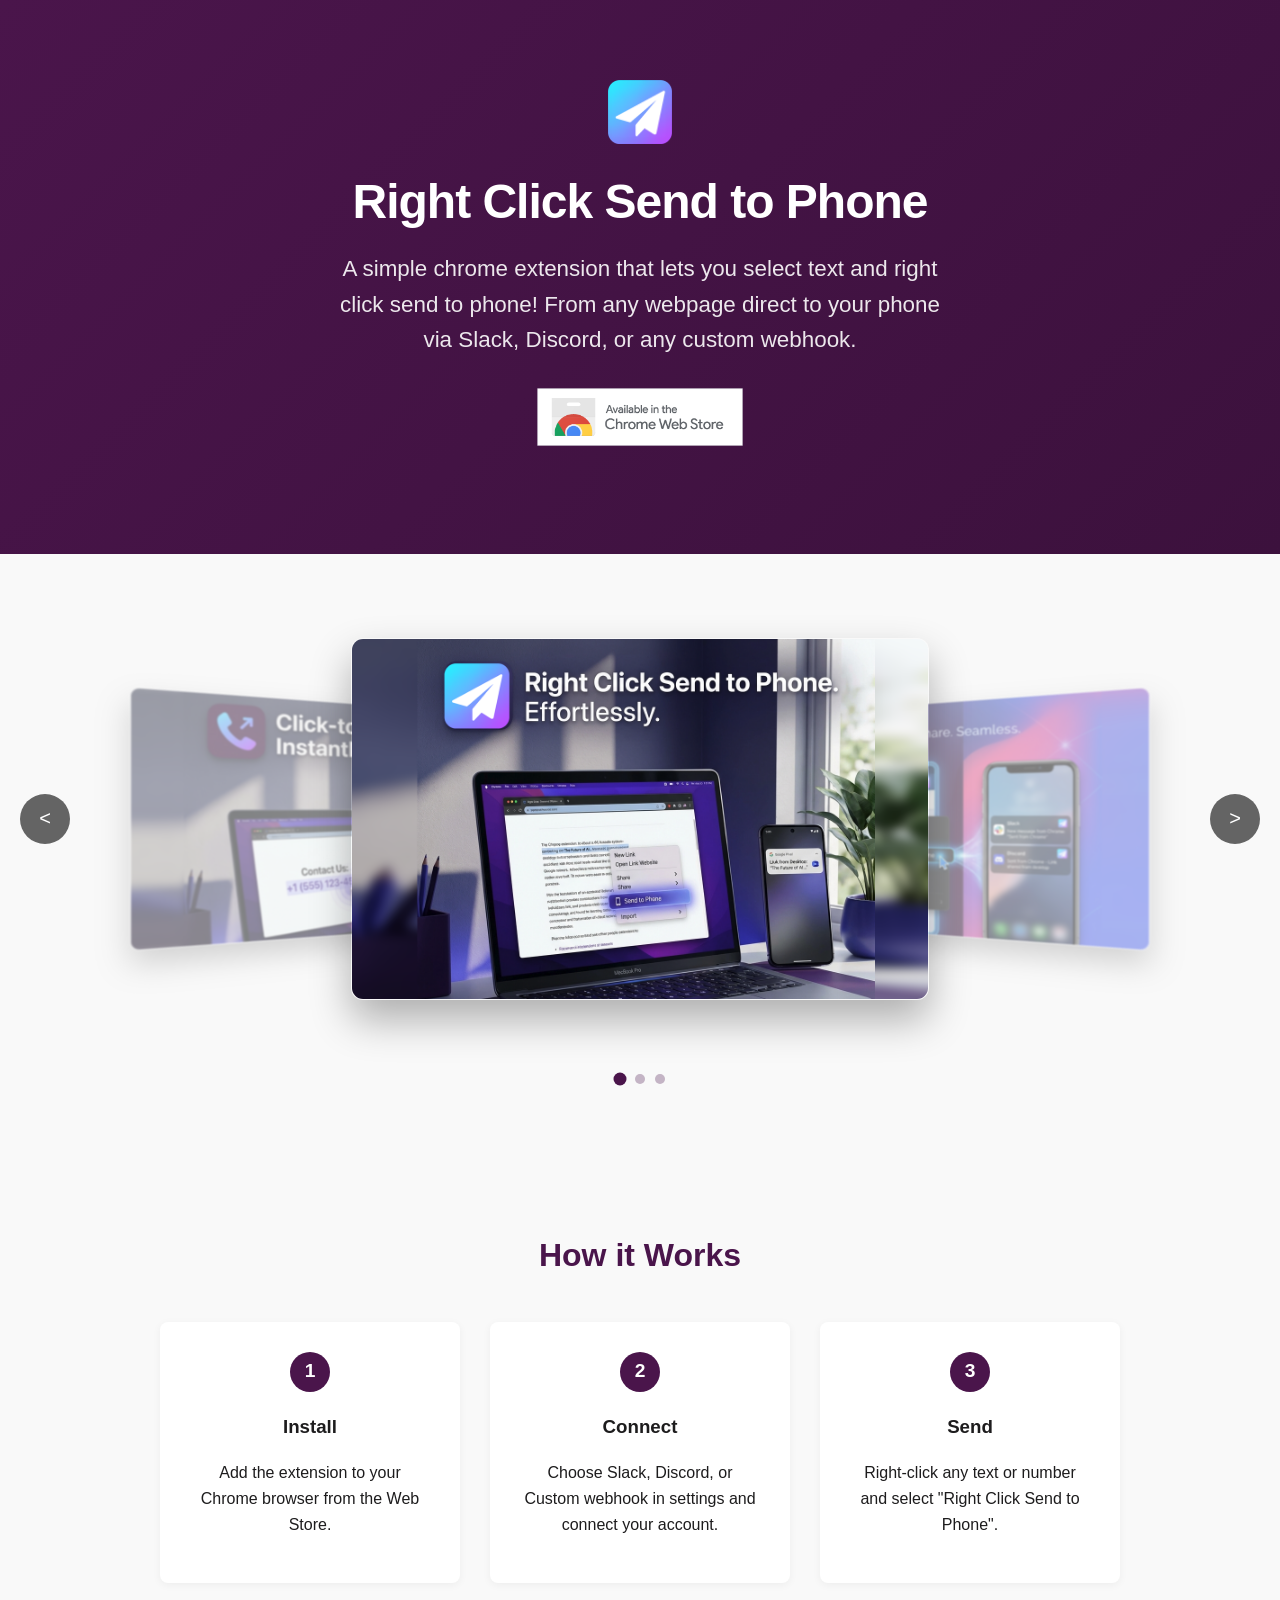
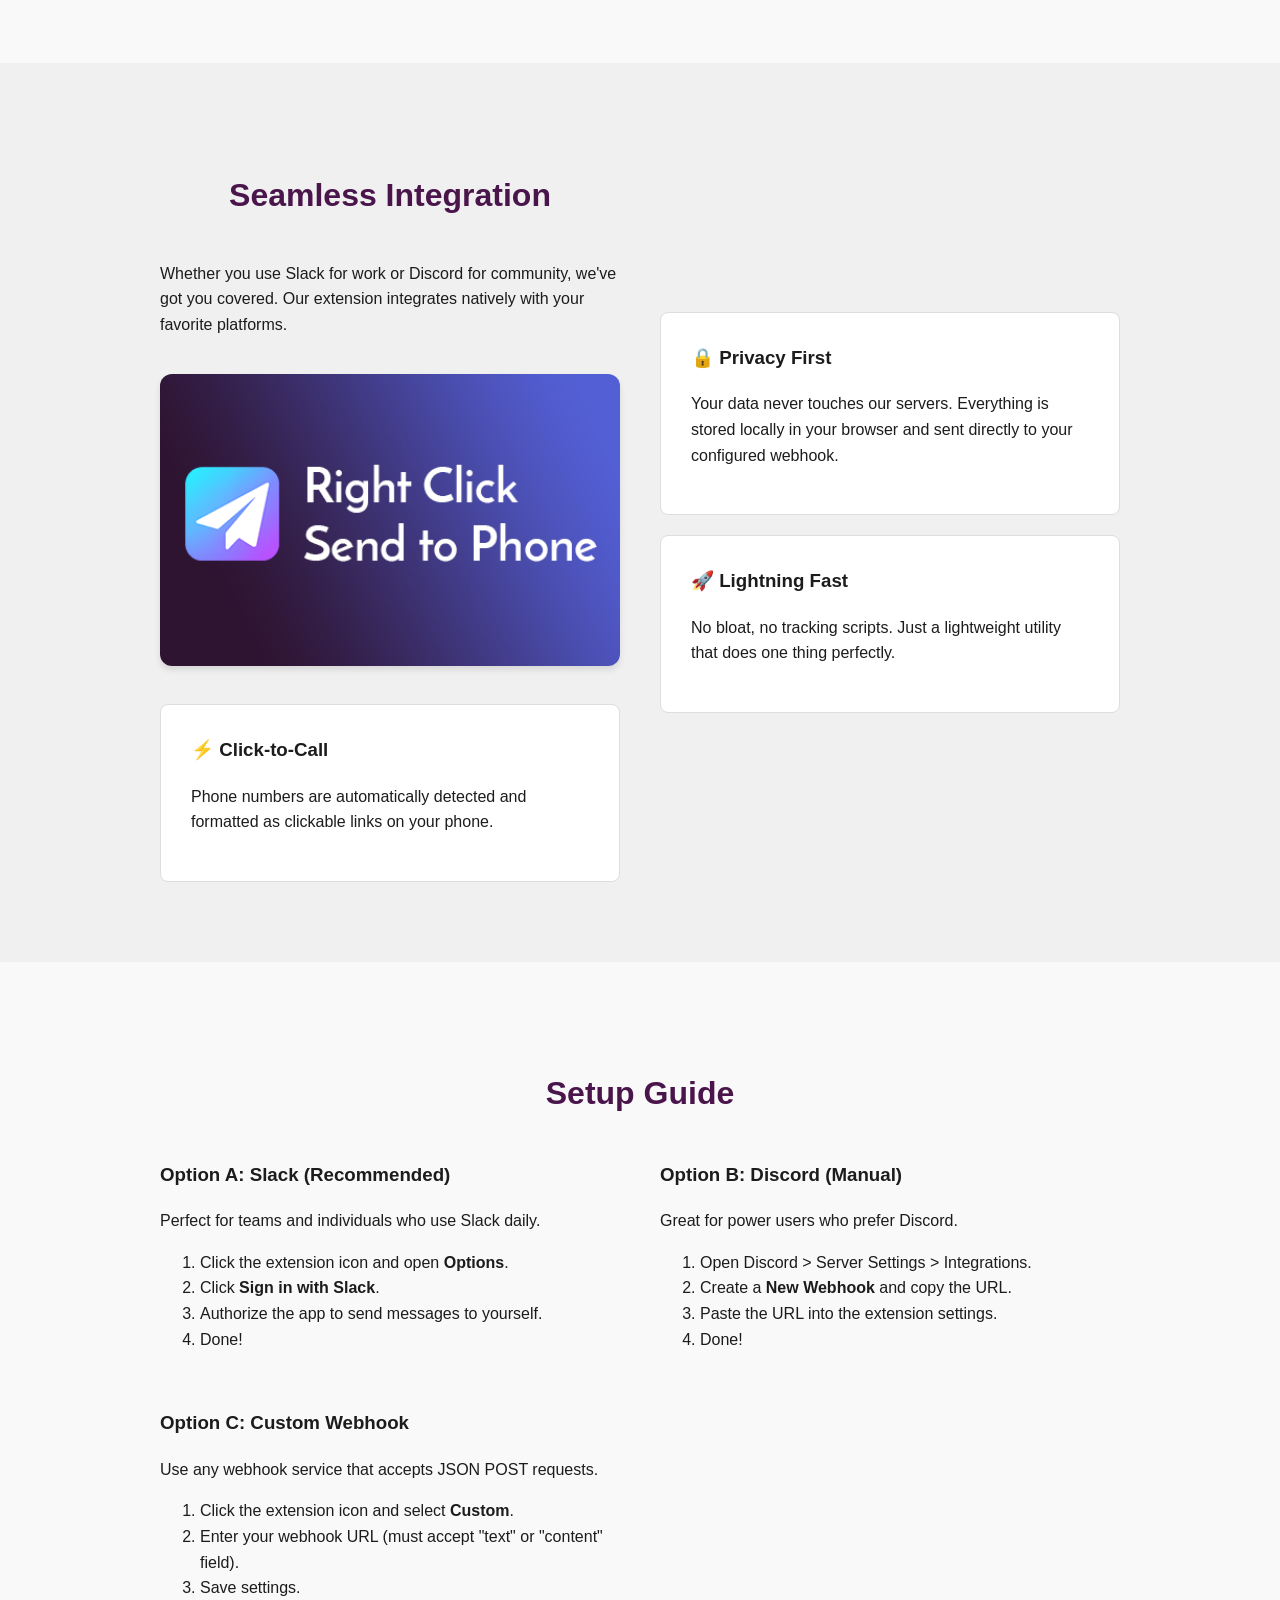
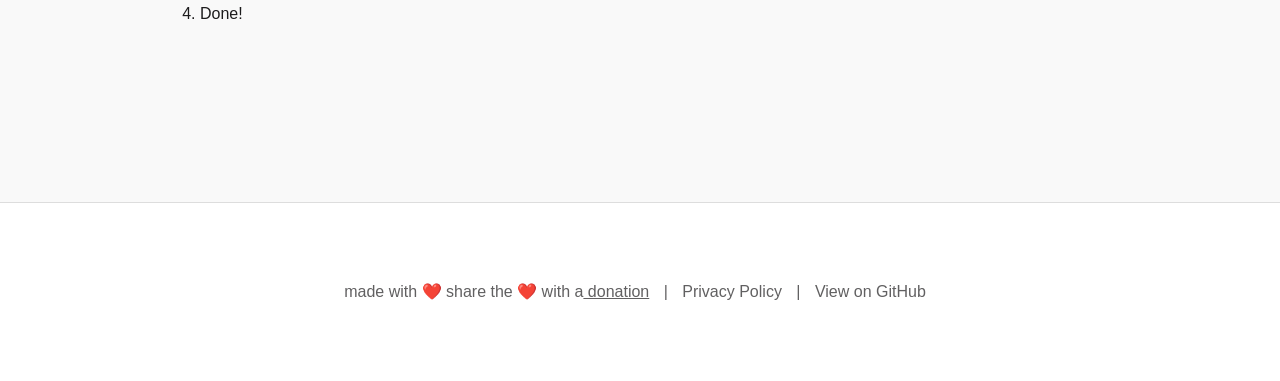
==== docs/index.html @ 40c764dd "Initial commit" ====
<!DOCTYPE html>
<html lang="en">

<head>
  <meta charset="UTF-8">
  <meta name="viewport" content="width=device-width, initial-scale=1.0">
  <title>Right Click Send to Phone - Chrome Extension To Make Your Life Easier</title>
  <link rel="stylesheet" href="styles.css">
  <link rel="icon" type="image/png" href="icon.png">
</head>

<body>
  <header>
    <div class="container">
      <div class="logo-container">
        <img src="icon.png" alt="Logo" width="64" height="64">
      </div>
      <h1>Right Click Send to Phone</h1>
      <p>A simple chrome extension that lets you select text and right click send to phone! From any webpage direct to your phone via Slack, Discord, or any custom webhook.</p>

      <a href="https://chrome.google.com/webstore/detail/YOUR_EXTENSION_ID" target="_blank" class="chrome-badge">
        <img src="chrome_badge.png" alt="Available in the Chrome Web Store" height="58">
      </a>
    </div>
  </header>

  <div class="carousel-container">
    <div class="carousel-track">
      <div class="carousel-slide">
        <img src="promo_mockup.png" alt="Right Click Send to Phone Demo">
      </div>
      <div class="carousel-slide">
        <img src="store_hero_notifications.png" alt="Slack and Discord Notifications">
      </div>
      <div class="carousel-slide">
        <img src="click_to_call_feature.png" alt="Click to Call Feature">
      </div>
    </div>
    <button class="carousel-btn prev-btn" aria-label="Previous slide">&lt;</button>
    <button class="carousel-btn next-btn" aria-label="Next slide">&gt;</button>
    <div class="carousel-dots"></div>
  </div>

  <main>
    <section id="how-it-works">
      <div class="container">
        <h2>How it Works</h2>
        <div class="steps">
          <div class="step">
            <div class="step-number">1</div>
            <h3>Install</h3>
            <p>Add the extension to your Chrome browser from the Web Store.</p>
          </div>
          <div class="step">
            <div class="step-number">2</div>
            <h3>Connect</h3>
            <p>Choose Slack, Discord, or Custom webhook in settings and connect your account.</p>
          </div>
          <div class="step">
            <div class="step-number">3</div>
            <h3>Send</h3>
            <p>Right-click any text or number and select "Right Click Send to Phone".</p>
          </div>
        </div>
      </div>
    </section>

    <section id="features">
      <div class="container">
        <div class="feature-grid">
          <div>
            <h2>Seamless Integration</h2>
            <p>Whether you use Slack for work or Discord for community, we've got you covered. Our extension integrates natively with your favorite platforms.</p>
            <img src="small_promo_tile.png" alt="Seamless Integration" style="width:100%; border-radius:12px; margin-top: 20px; margin-bottom: 10px; box-shadow: 0 4px 6px rgba(0,0,0,0.1);">
            <div class="feature-card" style="margin-top: 20px;">
              <h3>⚡ Click-to-Call</h3>
              <p>Phone numbers are automatically detected and formatted as clickable links on your phone.</p>
            </div>
          </div>
          <div>
            <div class="feature-card">
              <h3>🔒 Privacy First</h3>
              <p>Your data never touches our servers. Everything is stored locally in your browser and sent directly to your configured webhook.</p>
            </div>
            <div class="feature-card" style="margin-top: 20px;">
              <h3>🚀 Lightning Fast</h3>
              <p>No bloat, no tracking scripts. Just a lightweight utility that does one thing perfectly.</p>
            </div>
          </div>
        </div>
      </div>
    </section>

    <section id="setup-guide">
      <div class="container">
        <h2>Setup Guide</h2>

        <div class="feature-grid">
          <div>
            <h3>Option A: Slack (Recommended)</h3>
            <p>Perfect for teams and individuals who use Slack daily.</p>
            <ol>
              <li>Click the extension icon and open <strong>Options</strong>.</li>
              <li>Click <strong>Sign in with Slack</strong>.</li>
              <li>Authorize the app to send messages to yourself.</li>
              <li>Done!</li>
            </ol>
          </div>
          <div>
            <h3>Option B: Discord (Manual)</h3>
            <p>Great for power users who prefer Discord.</p>
            <ol>
              <li>Open Discord > Server Settings > Integrations.</li>
              <li>Create a <strong>New Webhook</strong> and copy the URL.</li>
              <li>Paste the URL into the extension settings.</li>
              <li>Done!</li>
            </ol>
          </div>
          <div>
            <h3>Option C: Custom Webhook</h3>
            <p>Use any webhook service that accepts JSON POST requests.</p>
            <ol>
              <li>Click the extension icon and select <strong>Custom</strong>.</li>
              <li>Enter your webhook URL (must accept "text" or "content" field).</li>
              <li>Save settings.</li>
              <li>Done!</li>
            </ol>
          </div>
        </div>
      </div>
    </section>
  </main>

  <footer>
    <div class="container">
      <p>made with ❤️ share the ❤️ with a<a href="https://www.paypal.com/donate/?hosted_button_id=9VFG2KJ8HW6EW" style="text-decoration: underline;margin-left:0;" target="_blank"> donation</a> | <a href="privacy.html">Privacy Policy</a> | <a href="https://github.com/jatacid/right-click-send-to-phone" target="_blank">View on GitHub</a></p>
    </div>
  </footer>
  <script>
    document.addEventListener('DOMContentLoaded', function () {
      const track = document.querySelector('.carousel-track');
      const slides = Array.from(track.children);
      const nextButton = document.querySelector('.next-btn');
      const prevButton = document.querySelector('.prev-btn');
      const dotsContainer = document.querySelector('.carousel-dots');

      let currentSlideIndex = 0;

      // Create dots
      slides.forEach((_, index) => {
        const dot = document.createElement('div');
        dot.classList.add('dot');
        if (index === 0) dot.classList.add('active');
        dot.addEventListener('click', () => moveToSlide(index));
        dotsContainer.appendChild(dot);
      });

      const dots = Array.from(dotsContainer.children);

      function updateDots(index) {
        dots.forEach(dot => dot.classList.remove('active'));
        dots[index].classList.add('active');
      }

      function updateSlidePositions() {
        slides.forEach((slide, index) => {
          slide.classList.remove('active', 'prev', 'next', 'hidden');

          if (index === currentSlideIndex) {
            slide.classList.add('active');
          } else if (index === (currentSlideIndex - 1 + slides.length) % slides.length) {
            slide.classList.add('prev');
          } else if (index === (currentSlideIndex + 1) % slides.length) {
            slide.classList.add('next');
          } else {
            slide.classList.add('hidden');
          }
        });
      }

      function moveToSlide(index) {
        currentSlideIndex = index;
        updateSlidePositions();
        updateDots(index);
      }

      nextButton.addEventListener('click', () => {
        currentSlideIndex = (currentSlideIndex + 1) % slides.length;
        moveToSlide(currentSlideIndex);
      });

      prevButton.addEventListener('click', () => {
        currentSlideIndex = (currentSlideIndex - 1 + slides.length) % slides.length;
        moveToSlide(currentSlideIndex);
      });

      // Initialize positions
      updateSlidePositions();

      // Auto-advance (optional)
      setInterval(() => {
        currentSlideIndex = (currentSlideIndex + 1) % slides.length;
        moveToSlide(currentSlideIndex);
      }, 5000);
    });
  </script>
</body>

</html>
---- docs/styles.css ----
:root {
    --primary-color: #4A154B;
    --secondary-color: #5865F2;
    --accent-color: #007a5a;
    --background-color: #F9F9F9;
    --surface-color: #FFFFFF;
    --text-primary: #1D1C1D;
    --text-secondary: #616061;
    --border-color: #DDDDDD;
    --radius-sm: 6px;
    --radius-md: 8px;
    --shadow-sm: 0 2px 8px rgba(0, 0, 0, 0.05);
    --shadow-md: 0 4px 12px rgba(0, 0, 0, 0.1);
    --font-family: 'Inter', -apple-system, BlinkMacSystemFont, "Segoe UI", Roboto, Helvetica, Arial, sans-serif;
}

body {
    font-family: var(--font-family);
    line-height: 1.6;
    color: var(--text-primary);
    margin: 0;
    padding: 0;
    background-color: var(--background-color);
}

.container {
    max-width: 960px;
    margin: 0 auto;
    padding: 0 20px;
}

header {
    background-color: var(--primary-color);
    color: white;
    padding: 80px 0 60px;
    text-align: center;
    background-image: linear-gradient(135deg, #4A154B 0%, #3c113d 100%);
}

header h1 {
    margin: 20px 0 10px;
    font-size: 3em;
    font-weight: 800;
    letter-spacing: -1px;
}

header p {
    font-size: 1.4em;
    margin: 0 0 30px;
    opacity: 0.9;
    max-width: 600px;
    margin-left: auto;
    margin-right: auto;
}

.logo-container {
    display: flex;
    align-items: center;
    justify-content: center;
    gap: 15px;
    margin-bottom: 20px;
}

.btn {
    display: inline-flex;
    align-items: center;
    background-color: white;
    color: var(--primary-color);
    padding: 14px 32px;
    text-decoration: none;
    border-radius: 50px;
    font-weight: 700;
    font-size: 1.1em;
    transition: transform 0.2s, box-shadow 0.2s;
    box-shadow: 0 4px 14px rgba(0, 0, 0, 0.2);
}

.btn:hover {
    transform: translateY(-2px);
    box-shadow: 0 6px 20px rgba(0, 0, 0, 0.25);
}

/* Coverflow Carousel Styles */
.carousel-container {
    position: relative;
    width: 100%;
    max-width: 1400px;
    margin: 40px auto 80px;
    height: 450px;
    perspective: 1200px;
}

.carousel-track {
    position: relative;
    width: 100%;
    height: 100%;
    display: flex;
    align-items: center;
    justify-content: center;
    transform-style: preserve-3d;
}

.carousel-slide {
    position: absolute;
    width: 45%;
    max-width: 600px;
    transition: all 0.6s cubic-bezier(0.4, 0, 0.2, 1);
    border-radius: 12px;
    overflow: hidden;
    box-shadow: 0 20px 40px rgba(0, 0, 0, 0.3);
    border: 1px solid rgba(255, 255, 255, 0.1);
}

.carousel-slide img,
.carousel-slide>div {
    display: block;
    width: 100%;
    height: auto;
}

/* Center slide - full size and focused */
.carousel-slide.active {
    transform: translateX(0) translateZ(0) scale(1) rotateY(0deg);
    z-index: 3;
    opacity: 1;
    filter: blur(0);
}

/* Left slide - smaller, rotated, and offset */
.carousel-slide.prev {
    transform: translateX(-60%) translateZ(-200px) scale(0.75) rotateY(35deg);
    z-index: 2;
    opacity: 0.5;
    filter: blur(1px);
}

/* Right slide - smaller, rotated, and offset */
.carousel-slide.next {
    transform: translateX(60%) translateZ(-200px) scale(0.75) rotateY(-35deg);
    z-index: 2;
    opacity: 0.5;
    filter: blur(1px);
}

/* Hidden slides - completely out of view */
.carousel-slide.hidden {
    transform: translateX(0) translateZ(-400px) scale(0.5);
    z-index: 1;
    opacity: 0;
    pointer-events: none;
}

.carousel-btn {
    position: absolute;
    top: 50%;
    transform: translateY(-50%);
    background: rgba(0, 0, 0, 0.6);
    color: white;
    border: none;
    width: 50px;
    height: 50px;
    cursor: pointer;
    font-size: 20px;
    border-radius: 50%;
    display: flex;
    align-items: center;
    justify-content: center;
    transition: all 0.3s;
    z-index: 10;
}

.carousel-btn:hover {
    background: rgba(0, 0, 0, 0.8);
    transform: translateY(-50%) scale(1.1);
}

.prev-btn {
    left: 20px;
}

.next-btn {
    right: 20px;
}

.carousel-dots {
    position: absolute;
    bottom: -40px;
    left: 50%;
    transform: translateX(-50%);
    display: flex;
    gap: 10px;
    z-index: 10;
}

.dot {
    width: 10px;
    height: 10px;
    border-radius: 50%;
    background: rgba(74, 21, 75, 0.3);
    cursor: pointer;
    transition: all 0.3s;
}

.dot.active {
    background: var(--primary-color);
    transform: scale(1.3);
}

.dot:hover {
    background: rgba(74, 21, 75, 0.6);
}

/* Responsive adjustments */
@media (max-width: 1200px) {
    .carousel-container {
        max-width: 1000px;
        height: 400px;
    }

    .carousel-slide {
        width: 50%;
    }
}

@media (max-width: 768px) {
    .carousel-container {
        height: 300px;
        margin: 20px auto 60px;
    }

    .carousel-slide {
        width: 70%;
    }

    .carousel-slide.prev,
    .carousel-slide.next {
        transform: translateX(0) translateZ(-300px) scale(0.6);
        opacity: 0.3;
    }

    .carousel-btn {
        width: 40px;
        height: 40px;
        font-size: 16px;
    }

    .prev-btn {
        left: 10px;
    }

    .next-btn {
        right: 10px;
    }
}

@media (max-width: 480px) {
    .carousel-container {
        height: 250px;
    }

    .carousel-slide {
        width: 85%;
    }
}

section {
    padding: 80px 0;
    margin: 0;
}

section:nth-of-type(even) {
    background-color: #f0f0f0;
    /* Light grey for contrast */
}

h2 {
    font-size: 2em;
    margin-bottom: 40px;
    text-align: center;
    color: var(--primary-color);
}

h3 {
    color: var(--text-primary);
    margin-top: 0;
}

.steps {
    display: grid;
    grid-template-columns: repeat(auto-fit, minmax(250px, 1fr));
    gap: 30px;
}

.step {
    background: var(--surface-color);
    padding: 30px;
    border-radius: var(--radius-md);
    box-shadow: var(--shadow-sm);
    text-align: center;
    transition: transform 0.2s;
}

.step:hover {
    transform: translateY(-5px);
}

.step-number {
    background-color: var(--primary-color);
    color: white;
    width: 40px;
    height: 40px;
    border-radius: 50%;
    display: flex;
    align-items: center;
    justify-content: center;
    font-weight: bold;
    font-size: 1.2em;
    margin: 0 auto 20px;
}

.feature-grid {
    display: grid;
    grid-template-columns: 1fr 1fr;
    gap: 40px;
    align-items: center;
}

@media (max-width: 768px) {
    .feature-grid {
        grid-template-columns: 1fr;
    }
}

.feature-card {
    background: var(--surface-color);
    padding: 30px;
    border-radius: var(--radius-md);
    border: 1px solid var(--border-color);
}

footer {
    background-color: var(--surface-color);
    padding: 60px 0;
    text-align: center;
    color: var(--text-secondary);
    border-top: 1px solid var(--border-color);
    margin-top: 80px;
}

footer a {
    color: var(--text-secondary);
    text-decoration: none;
    margin: 0 10px;
}

footer a:hover {
    color: var(--primary-color);
    text-decoration: underline;
}

.chrome-badge {
    transition: transform 0.2s;
    margin-bottom: 40px;
    display: inline-block;
}

.chrome-badge:hover {
    transform: scale(1.05);
}
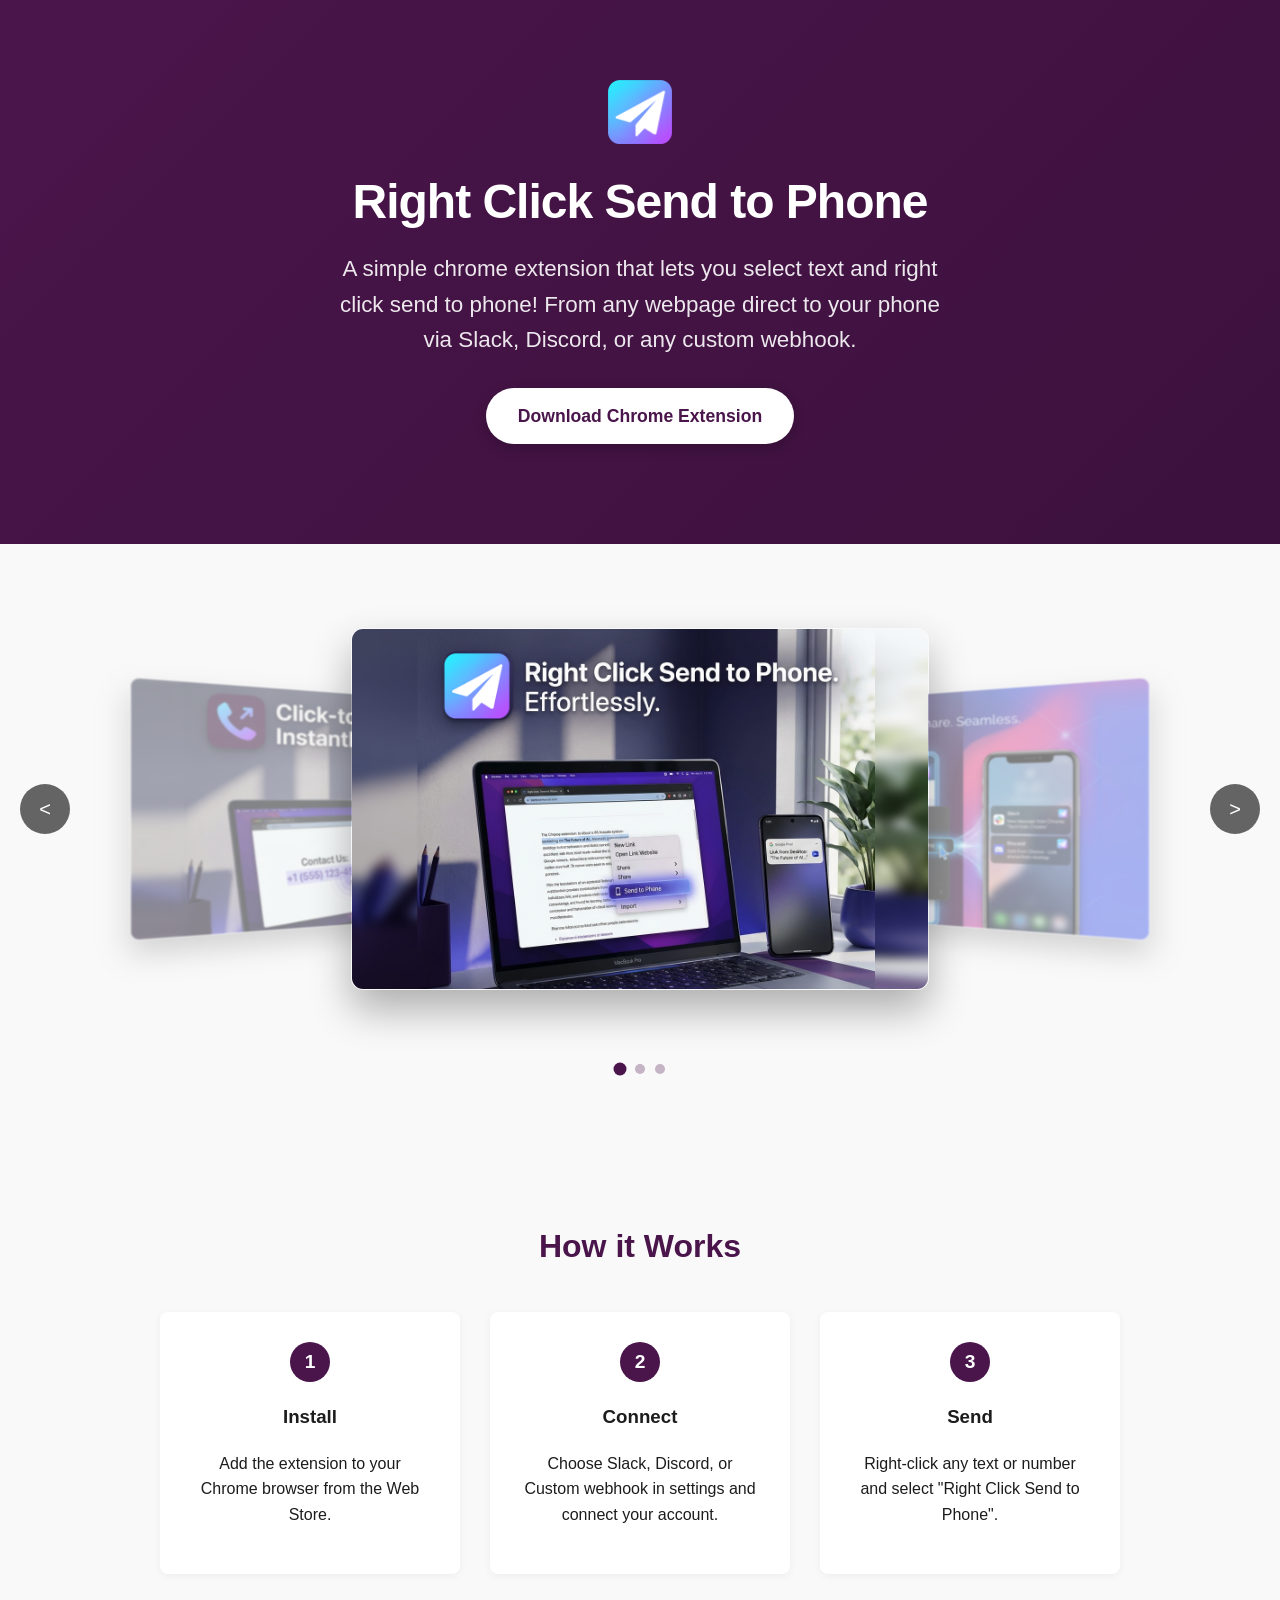
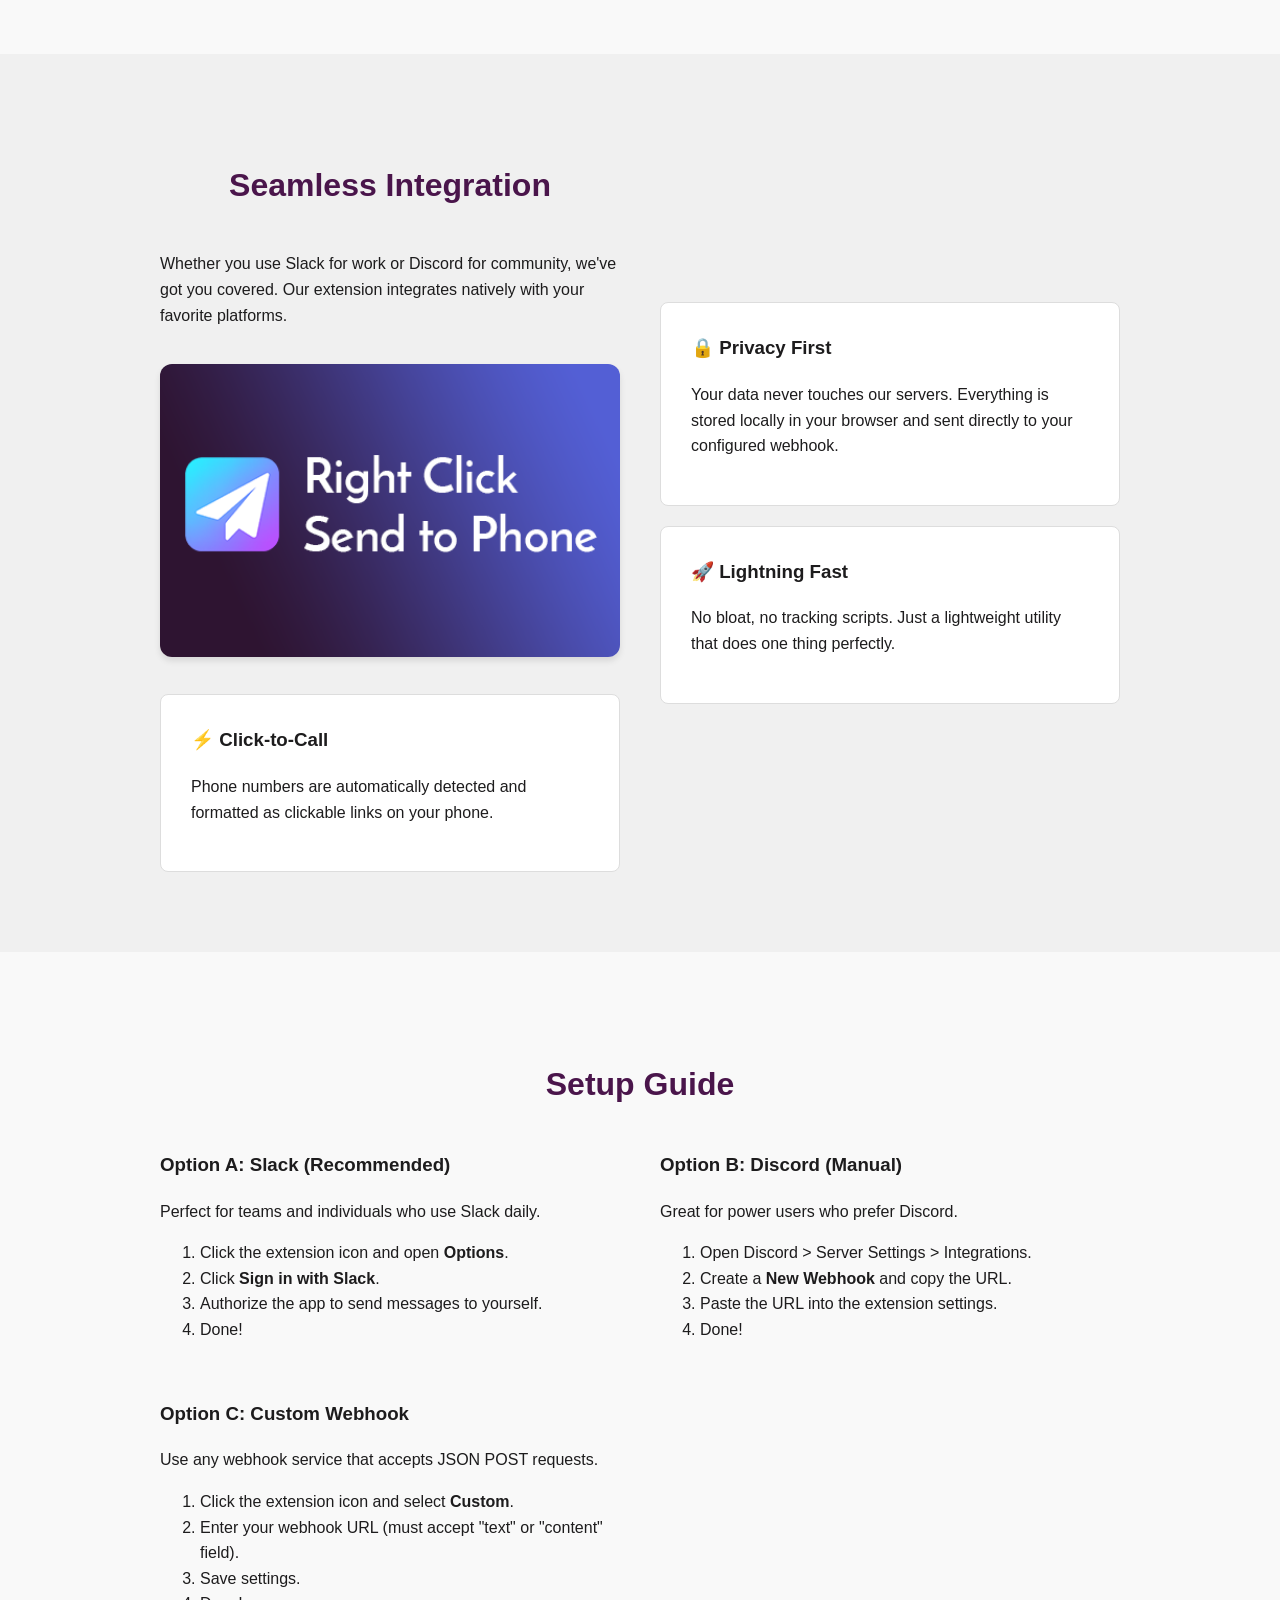
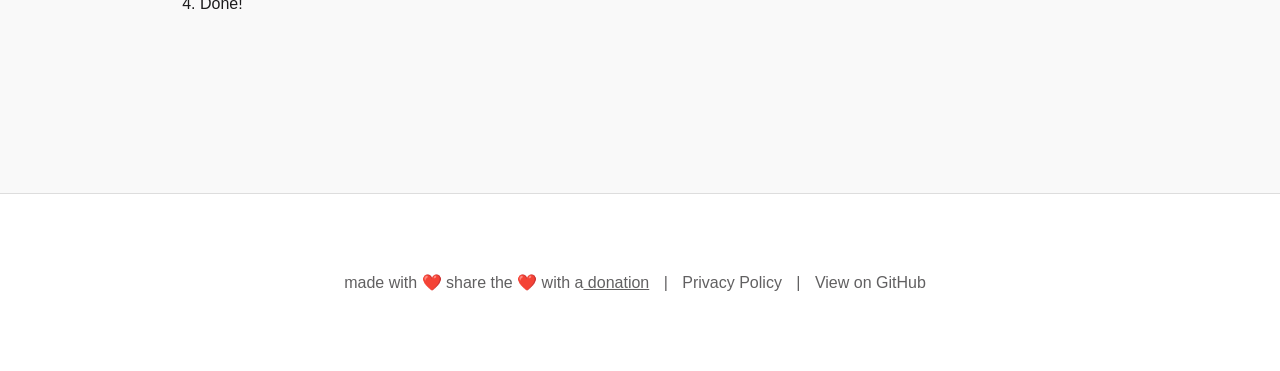
==== commit bfd57d22: "Bump version to 1.0" ====
--- a/docs/index.html
+++ b/docs/index.html
@@ -18,9 +18,7 @@
       <h1>Right Click Send to Phone</h1>
       <p>A simple chrome extension that lets you select text and right click send to phone! From any webpage direct to your phone via Slack, Discord, or any custom webhook.</p>
 
-      <a href="https://chrome.google.com/webstore/detail/YOUR_EXTENSION_ID" target="_blank" class="chrome-badge">
-        <img src="chrome_badge.png" alt="Available in the Chrome Web Store" height="58">
-      </a>
+      <a href="https://github.com/jatacid/right-click-send-to-phone/releases" target="_blank" class="btn" style="margin-bottom: 40px;">Download Chrome Extension</a>
     </div>
   </header>
 
